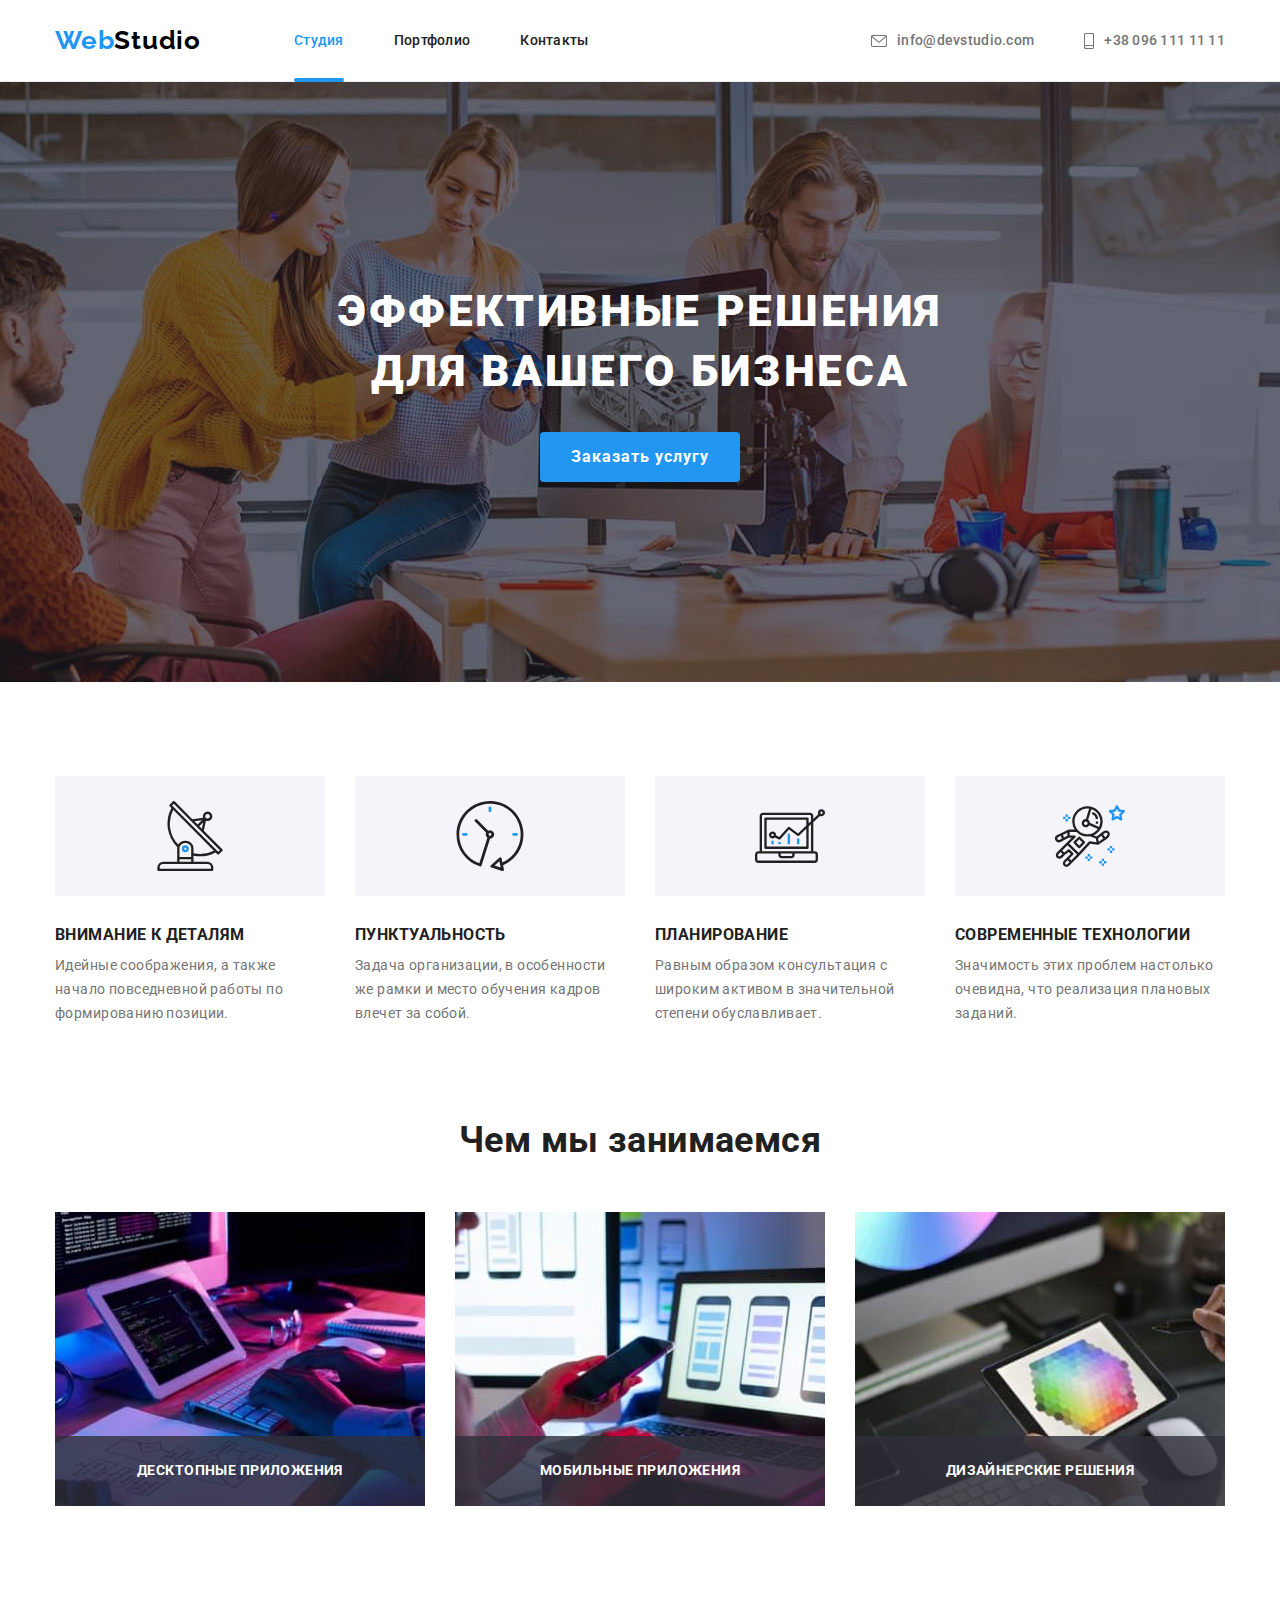
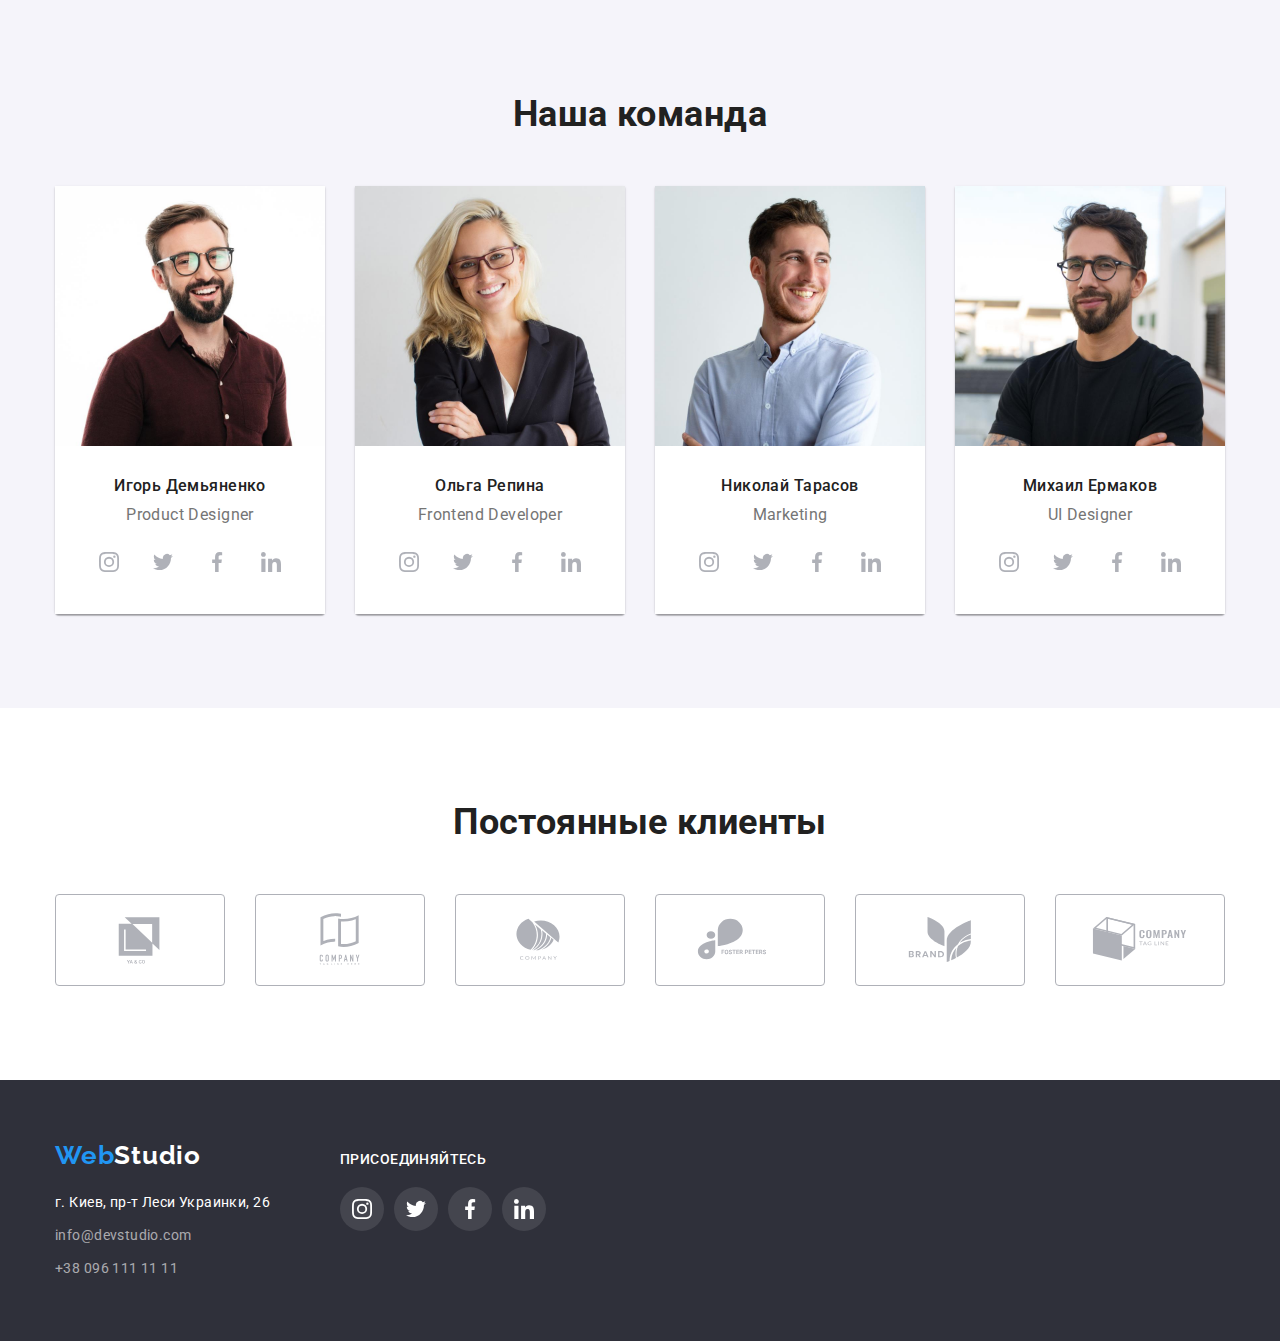
==== index.html @ cbb0e4e2 "8" ====
<!DOCTYPE html>
<html lang="ru">
<head>
    <meta charset="UTF-8">
    <meta http-equiv="X-UA-Compatible" content="IE=edge">
    <meta name="viewport" content="width=device-width, initial-scale=1.0">
    <title>Web studio</title>
<!-- Шрифты    -->
<link rel="preconnect" href="https://fonts.googleapis.com"> 
<link rel="preconnect" href="https://fonts.gstatic.com" crossorigin>
<link href="https://fonts.googleapis.com/css2?family=Raleway:wght@700&family=Roboto:wght@400;500;700;900&display=swap" rel="stylesheet">

<!--   Нормализатор стилей   -->
<link rel="stylesheet" href="https://cdnjs.cloudflare.com/ajax/libs/modern-normalize/1.1.0/modern-normalize.min.css">

<!-- css  -->
<link rel="stylesheet" href="./css/styles.css">

</head>

<body>
    <header class="header">
        <div class="container header-inline">
        <a href="./index.html" class="logo"><span class="logo-blue">Web</span>Studio</a>
        <nav class="site-nav">
            <ul class="navigation">
            <li class="navigation-item"><a href="./index.html" class="navigation-link current">Студия</a></li>
            <li class="navigation-item"><a href="./portfolio.html" class="navigation-link">Портфолио</a></li>
            <li class="navigation-item"><a href="" class="navigation-link">Контакты</a></li>
            </ul>
        </nav>
            <ul class="main-contacts">
                <li class="contacts-item">
                    <a href="mailto:info@devstudio.com" class="contacts">
                        <svg class="contacts-icon" width="16px" height="12px">
                            <use href="./images/icons.svg#icon-envelope"></use>
                        </svg>
                        info@devstudio.com
                    </a>
                </li>
                <li class="contacts-item">
                    <a href="tel:+380961111111" class="contacts">
                        <svg class="contacts-icon" width="10px" height="16px">
                            <use href="./images/icons.svg#icon-smartphone"></use>
                        </svg>
                        +38 096 111 11 11
                    </a>
                </li>
            </ul>
        </div>
    </header>

<main>

    <!--Герой-->
        <section class="hero">
            <div class="container">
            <h1 class="hero-title">Эффективные решения <br /> для вашего бизнеса</h1>
            <button type="button" class="hero-button" data-modal-open>Заказать услугу</button>
            <div class="backdrop is-hidden" data-modal>
                <div class="modal">
                    <button type="button" class="modal-close" data-modal-close>
                        <svg class="modal-close-icon" width="18px" height="18px">
                            <use href="./images/icons.svg#icon-cross"></use>
                        </svg>
                    </button>
                </div>
            </div>
</div>

        </section>
 
    <!--Особенности-->
        <section class="features-section section">
            <div class="container">
            <h2 class="visually-hidden">Особенности</h2>
            <ul class="features">
                <li class="features-item">
                    <div class="featires-svg-container">
                    <svg class="features-icon" width="70px" height="70px">
                        <use href="./images/icons.svg#icon-antenna"></use>
                    </svg>
                    </div>
                    <h3 class="features-title">Внимание к деталям</h3>
                    <p class="features-text">Идейные соображения, а также начало повседневной работы по формированию позиции.</p>
                </li>
                <li class="features-item">
                    <div class="featires-svg-container">
                    <svg class="features-icon" width="70px" height="70px">
                        <use href="./images/icons.svg#icon-clock"></use>
                    </svg>
                    </div>
                    <h3 class="features-title">Пунктуальность</h3>
                    <p class="features-text">Задача организации, в особенности же рамки и место обучения кадров влечет за собой.</p>
                </li>
                <li class="features-item">
                    <div class="featires-svg-container">
                    <svg class="features-icon" width="70px" height="70px">
                        <use href="./images/icons.svg#icon-diagram"></use>
                    </svg>
                    </div>
                    <h3 class="features-title">Планирование</h3>
                    <p class="features-text">Равным образом консультация с широким активом в значительной степени обуславливает.</p>
                </li>
                <li class="features-item">
                    <div class="featires-svg-container">
                    <svg class="features-icon" width="70px" height="70px">
                        <use href="./images/icons.svg#icon-astronaut"></use>
                    </svg>
                    </div>
                    <h3 class="features-title">Современные технологии</h3>
                    <p class="features-text">Значимость этих проблем настолько очевидна, что реализация плановых заданий.</p>
                </li>
            </ul>
            </div>
        </section>
  
    <!--Чем занимаемся-->
        <section class="section">
            <div class="container">
            <h2 class="section-title">Чем мы занимаемся</h2>
            <ul class="occupation">
                <li class="occupation-item">
                    <img width="370" height="294" src="./images/box1.jpg" alt="Планшет и клавиатура">
                    <p class="occupation-app">
                    Десктопные приложения
                    </з>
                </li>
                <li class="occupation-item">
                    <img width="370" height="294" src="./images/box2.jpg" alt="Ноутбук и смартфон">
                    <p class="occupation-app">
                        Мобильные приложения
                    </p>
                </li>
                <li class="occupation-item">
                    <img width="370" height="294" src="./images/box3.jpg" alt="Планшет">
                    <p class="occupation-app">
                        Дизайнерские решения
                    </p>
                </li>
            </ul>
            </div>
        </section>

    <!--Команда-->
         <section class="team-section section">
            <div class="container">
            <h2 class="section-title">Наша команда</h2>
            <ul class="team">
                <li class="team-item">
                    <img width="270" height="260" src="./images/igor_demyanenko.jpg" alt="Игорь Демьяненко">
                    <div class="team-card-box">
                    <h3 class="team-title">Игорь Демьяненко</h3>
                    <p class="team-text">Product Designer</p>
                    <ul class="social-list">
                        <li class="social-item">
                            <a href="" class="social-link">
                            <svg class="social-icon" width="20" height="20">
                            <use href="./images/icons.svg#icon-instagram"></use>
                            </svg>
                            </a>
                        </li>
                        <li class="social-item">
                            <a href="" class="social-link">
                            <svg class="social-icon" width="20" height="20">
                                <use href="./images/icons.svg#icon-twitter"></use>
                            </svg>
                            </a>
                        </li>
                        <li class="social-item">
                            <a href="" class="social-link">
                            <svg class="social-icon" width="20" height="20">
                                <use href="./images/icons.svg#icon-facebook"></use>
                            </svg>
                            </a>
                        </li>
                        <li class="social-item">
                            <a href="" class="social-link">
                            <svg class="social-icon" width="20" height="20">
                                <use href="./images/icons.svg#icon-linkedin"></use>
                            </svg>
                            </a>
                        </li>
                    </ul>
                    
                    </div>
                </li>
                <li class="team-item">
                    <img width="270" height="260" src="./images/olga_repina.jpg" alt="Ольга Репина">
                    <div class="team-card-box">
                    <h3 class="team-title">Ольга Репина</h3>
                    <p class="team-text">Frontend Developer</p>
                    <ul class="social-list">
                        <li class="social-item">
                            <a href="" class="social-link">
                                <svg class="social-icon" width="20" height="20">
                                    <use href="./images/icons.svg#icon-instagram"></use>
                                </svg>
                            </a>
                        </li>
                        <li class="social-item">
                            <a href="" class="social-link">
                                <svg class="social-icon" width="20" height="20">
                                    <use href="./images/icons.svg#icon-twitter"></use>
                                </svg>
                            </a>
                        </li>
                        <li class="social-item">
                            <a href="" class="social-link">
                                <svg class="social-icon" width="20" height="20">
                                    <use href="./images/icons.svg#icon-facebook"></use>
                                </svg>
                            </a>
                        </li>
                        <li class="social-item">
                            <a href="" class="social-link">
                                <svg class="social-icon" width="20" height="20">
                                    <use href="./images/icons.svg#icon-linkedin"></use>
                                </svg>
                            </a>
                        </li>
                    </ul>
                    </div>
                </li>
                <li class="team-item">
                    <img width="270" height="260" src="./images/nikolay_tarasov.jpg" alt="Николай Тарасов">
                    <div class="team-card-box">
                    <h3 class="team-title">Николай Тарасов</h3>
                    <p class="team-text">Marketing</p>
                    <ul class="social-list">
                        <li class="social-item">
                            <a href="" class="social-link">
                                <svg class="social-icon" width="20" height="20">
                                    <use href="./images/icons.svg#icon-instagram"></use>
                                </svg>
                            </a>
                        </li>
                        <li class="social-item">
                            <a href="" class="social-link">
                                <svg class="social-icon" width="20" height="20">
                                    <use href="./images/icons.svg#icon-twitter"></use>
                                </svg>
                            </a>
                        </li>
                        <li class="social-item">
                            <a href="" class="social-link">
                                <svg class="social-icon" width="20" height="20">
                                    <use href="./images/icons.svg#icon-facebook"></use>
                                </svg>
                            </a>
                        </li>
                        <li class="social-item">
                            <a href="" class="social-link">
                                <svg class="social-icon" width="20" height="20">
                                    <use href="./images/icons.svg#icon-linkedin"></use>
                                </svg>
                            </a>
                        </li>
                    </ul>
                    </div>
                </li>
                <li class="team-item">
                    <img width="270" height="260" src="./images/mikhail_ermakov.jpg" alt="Михаил Ермаков">
                    <div class="team-card-box">
                    <h3 class="team-title">Михаил Ермаков</h3>
                    <p class="team-text">UI Designer</p>
                    <ul class="social-list">
                        <li class="social-item">
                            <a href="" class="social-link">
                                <svg class="social-icon" width="20" height="20">
                                    <use href="./images/icons.svg#icon-instagram"></use>
                                </svg>
                            </a>
                        </li>
                        <li class="social-item">
                            <a href="" class="social-link">
                                <svg class="social-icon" width="20" height="20">
                                    <use href="./images/icons.svg#icon-twitter"></use>
                                </svg>
                            </a>
                        </li>
                        <li class="social-item">
                            <a href="" class="social-link">
                                <svg class="social-icon" width="20" height="20">
                                    <use href="./images/icons.svg#icon-facebook"></use>
                                </svg>
                            </a>
                        </li>
                        <li class="social-item">
                            <a href="" class="social-link">
                                <svg class="social-icon" width="20" height="20">
                                    <use href="./images/icons.svg#icon-linkedin"></use>
                                </svg>
                            </a>
                        </li>
                    </ul>
                    </div>
                </li>
            </ul>
            </div>
        </section>

        <section class="section clients-section">
            <div class="container">
                <h2 class="section-title">Постоянные клиенты</h2>
                <ul class="clients">
                    <li class="clients-item">
                        <a href="" class="clients-link">
                            <svg class="clients-icon" width="106" height="60">
                                <use href="./images/icons.svg#icon-logo-client-1"></use>
                            </svg>
                        </a>
                    </li>
                    <li class="clients-item">
                        <a href="" class="clients-link">
                            <svg class="clients-icon" width="106" height="60">
                                <use href="./images/icons.svg#icon-logo-client-2"></use>
                            </svg>
                        </a>
                    </li>
                    <li class="clients-item">
                        <a href="" class="clients-link">
                            <svg class="clients-icon"  width="106" height="60">
                                <use href="./images/icons.svg#icon-logo-client-3"></use>
                            </svg>
                        </a>
                    </li>
                    <li class="clients-item">
                        <a href="" class="clients-link">
                            <svg class="clients-icon"  width="106" height="60">
                                <use href="./images/icons.svg#icon-logo-client-4"></use>
                            </svg>
                        </a>
                    </li>
                    <li class="clients-item">
                        <a href="" class="clients-link">
                            <svg class="clients-icon"  width="106" height="60">
                                <use href="./images/icons.svg#icon-logo-client-5"></use>
                            </svg>
                        </a>
                    </li>
                    <li class="clients-item">
                        <a href="" class="clients-link">
                            <svg class="clients-icon"  width="106" height="60">
                                <use href="./images/icons.svg#icon-logo-client-6"></use>
                            </svg>
                        </a>
                    </li>
                </ul>
            </div>    

        </section>

</main>

<footer class="footer">
    <div class="container">
    <div class="footer-list">
        <div class="footer-item-address">
    <a href="index.html" class="logo link"><span class="logo-blue">Web</span><span class="logo-footer">Studio</span></a>
    <address class="footer-address">
        <ul class="list">
            <li class="item"><a href="" class="address">г. Киев, пр-т Леси Украинки, 26 </a></li>
            <li class="item"><a href="mailto:info@devstudio.com" class="footer-contacts">info@devstudio.com</a></li>
            <li class="item"><a href="tel:+380961111111" class="footer-contacts">+38 096 111 11 11</a></li>
        </ul>
    </address>
    
    </div>
    <div class="footer-item-social">
        <p class="footer-join-title">Присоединяйтесь</p>
        <ul class="footer-social-list">
            <li class="footer-social-item">
                <a href="" class="footer-social-link">
                    <svg class="footer-social-icon" width="20" height="20">
                        <use href="./images/icons.svg#icon-instagram"></use>
                    </svg>
                </a>
            </li>
            <li class="footer-social-item">
                <a href="" class="footer-social-link">
                    <svg class="footer-social-icon" width="20" height="20">
                        <use href="./images/icons.svg#icon-twitter"></use>
                    </svg>
                </a>
            </li>
            <li class="footer-social-item">
                <a href="" class="footer-social-link">
                    <svg class="footer-social-icon" width="20" height="20">
                        <use href="./images/icons.svg#icon-facebook"></use>
                    </svg>
                </a>
            </li>
            <li class="footer-social-item">
                <a href="" class="footer-social-link">
                    <svg class="footer-social-icon" width="20" height="20">
                        <use href="./images/icons.svg#icon-linkedin"></use>
                    </svg>
                </a>
            </li>
        </ul>
    </div>
    </div>
    </div>
</footer>

<!--js-->
<script src="./js/modal.js"></script>
</body>
</html>
---- css/styles.css ----
/* Палитра цветов*/
:root {
  --logo-color-blue: #2196f3; /* Цвет лого в шапке */
  --logo-color-footer: #fff; /* Цвет лого в подвале */
  --other-logo-color: #000;
  --accent-color: #2196f3; /* Цвет активных элементов */
  --button-color: #2196f3;
  --color-white: #fff; /* Цвет текста на темном фоне, основной цвет фона */
  --main-bkg-color: #fff; /* Основной цвет фона */
  --alt-bkg-color: #e5e5e5; /* Цвет фона некоторых секций */
  --sub-bkg-color: #2f303a; /* Цвет фона шапки и подвала */
  --text-color-dark: #212121; /* Цвет текста  (серый потемнее) */
  --text-color-light: #757575; /* Цвет текста  (серый посветлее) */
  --button-bkg-color: #f5f4fa; /* Цвет фона кнопок фильтра в неактивном состоянии*/
  --section-color: #f5f4fa;
  --border-color: #ececec;
  --social-link-color: #afb1b8;
  --card-gap: 30px;
}

body {
  font-family: 'Roboto', sans-serif;
  background-color: var(--main-bkg-color);
  letter-spacing: 0.03em;
  font-size: 14px;
  line-height: 1.71; /*(line-height: 24 px;)*/
}

.container {
  width: 1200px;
  padding-left: 15px;
  padding-right: 15px;
  margin-left: auto;
  margin-right: auto;
}

/*html {
  box-sizing: border-box;
}*/

/* *,
*::before,
*::after {
  box-sizing: inherit;
}*/

.link {
  text-decoration: none;
}

a {
  text-decoration: none;
}

ul {
  padding: 0px;
  margin: 0px;
  list-style: none;
}

p,
h1,
h2,
h3,
h4,
h5,
h6 {
  margin: 0;
}

img {
  display: block;
  max-width: 100%;
}

.visually-hidden {
  position: absolute;
  width: 1px;
  height: 1px;
  margin: -1px;
  padding: 0;
  overflow: hidden;
  border: 0;
  clip: rect(0 0 0 0);
}

/*   HEADER  */

.header {
  border-bottom: 1px solid var(--border-color);
}

.header-list {
  display: flex;
  justify-content: space-between;
}

.main-contacts {
  display: flex;
  margin-left: auto;
  cursor: pointer;
}

.contacts-item:not(:last-child) {
  margin-right: 50px;
}

.contacts-icon {
  fill: currentColor;
  margin-right: 10px;
}

.header-inline {
  display: flex;
  align-items: center;
  padding-top: 25px;
  padding-bottom: 25px;
}

.logo {
  font-family: Raleway, sans-serif;
  font-weight: 700;
  font-size: 26px;
  line-height: 1.2;
  color: var(--other-logo-color);
  letter-spacing: 0.03em;
  text-decoration: none;
  margin-right: 93px;
}

.logo-blue {
  color: var(--logo-color-blue);
}

.site-nav,
.navigation {
  display: flex;
}

.navigation-item:not(:last-child) {
  margin-right: 50px;
}

.navigation-link.current::after {
  position: absolute;
  bottom: -34px;
  left: 0;

  content: '';
  display: block;
  width: 100%;
  height: 4px;
  border-radius: 2px;
  background-color: var(--accent-color);
}

.navigation-link {
  position: relative;
  font-weight: 500;
  font-size: 14px;
  line-height: 1.14;
  letter-spacing: 0.02em;
  color: var(--text-color-dark);

  transition: color 250ms cubic-bezier(0.4, 0, 0.2, 1);
}

.navigation-link:hover,
.navigation-link:focus,
.navigation-link.current {
  color: var(--accent-color);
}

.contacts {
  display: flex;
  align-items: center;
  color: var(--text-color-light);
  font-weight: 500;
  line-height: 1.4;
  letter-spacing: 0.02em;

  transition: color 250ms cubic-bezier(0.4, 0, 0.2, 1),
    fill 250ms cubic-bezier(0.4, 0, 0.2, 1);
}

.contacts:hover,
.contacts:focus {
  color: var(--accent-color);
  fill: var(--accent-color);
}

/* INDEX.html */

/*HERO section*/

.hero {
  background-color: var(--sub-bkg-color);
  background-image: linear-gradient(
      to right,
      rgba(47, 48, 58, 0.4),
      rgba(47, 48, 58, 0.4)
    ),
    url('../images/main-image.jpg');
  background-repeat: no-repeat;
  background-position: center;
  background-size: cover;
  text-align: center;
  padding-top: 200px;
  padding-bottom: 200px;
}

.hero-title {
  font-weight: 900;
  font-size: 44px;
  line-height: 1.36;
  letter-spacing: 0.06em;
  text-transform: uppercase;
  color: var(--color-white);
  margin-bottom: 30px;
}

.hero-button {
  display: inline-block;
  min-width: 200px;
  padding-top: 10px;
  padding-bottom: 10px;
  text-align: center;

  font-family: inherit;
  font-weight: 700;
  font-size: 16px;
  line-height: 1.87;
  letter-spacing: 0.06em;
  background-color: var(--button-color);
  color: var(--color-white);
  border-radius: 4px;
  border: 0;
  cursor: pointer;
}

.backdrop {
  position: fixed;
  top: 0;
  left: 0;
  width: 100%;
  height: 100%;
  background-color: rgba(0, 0, 0, 0.2);
  opacity: 1;

  transition: opacity 250ms cubic-bezier(0.4, 0, 0.2, 1);
}

.backdrop.is-hidden {
  opacity: 0;
  visibility: hidden;
  pointer-events: none;
}

.backdrop.is-hidden .modal {
  transform: translate(-50%, -50%) scale(2);
}

.modal {
  position: absolute;

  min-width: 528px;
  min-height: 581px;

  top: 50%;
  left: 50%;

  background-color: #fff;
  box-shadow: 0px 1px 3px rgba(0, 0, 0, 0.12), 0px 1px 1px rgba(0, 0, 0, 0.14),
    0px 2px 1px rgba(0, 0, 0, 0.2);
  border-radius: 4px;

  transform: translate(-50%, -50%) scale(1);
  transition: transform 250ms cubic-bezier(0.4, 0, 0.2, 1);
}

.modal-close {
  position: absolute;
  display: block;
  width: 30px;
  height: 30px;
  border-radius: 50%;
  border: 1px solid rgba(0, 0, 0, 0.1);
  top: 8px;
  right: 8px;
  background-color: #fff;
  cursor: pointer;

  transition: filter 250ms cubic-bezier(0.4, 0, 0.2, 1);
}

.modal-close:hover,
.modal-close:focus {
  filter: drop-shadow(0px 4px 4px rgba(0, 0, 0, 0.25));
}

.modal-close-icon {
  height: 100%;
  width: 100%;
}

/* OTHER SECTIONS */

.section {
  padding-top: 94px;
  padding-bottom: 94px;
}

.features-section {
  padding-bottom: 0px;
}

.featires-svg-container {
  width: 270px;
  height: 120px;
  background-color: #f5f4fa;
  border-radius: 4px;
  margin-bottom: 30px;
  padding: 25px 100px;
  align-items: center;
  justify-content: center;
}

.features-icon {
}

/*.section:nth-child(2n + 0) {
  background-color: var(--section-color);
} */

.section-title {
  font-weight: 700;
  font-size: 36px;
  line-height: 1.16;
  color: var(--text-color-dark);
  margin-bottom: 50px;
  text-align: center;
}

.features,
.team,
.occupation,
.clients {
  display: flex;
  flex-wrap: wrap;

  margin-left: calc(-1 * var(--card-gap));
  margin-top: calc(-1 * var(--card-gap));
}

.features-title {
  font-weight: 700;
  line-height: 1.14;
  text-transform: uppercase;
  color: var(--text-color-dark);
  margin-bottom: 10px;
  text-align: left;
}

.features-text {
  color: var(--text-color-light);
  text-align: left;
}

.features-item {
  flex-basis: calc(100% / 4 - 1 * var(--card-gap));
  margin-left: var(--card-gap);
  margin-top: var(--card-gap);
}

.occupation-item {
  position: relative;
  flex-basis: calc(100% / 3 - 1 * var(--card-gap));
  margin-left: var(--card-gap);
  margin-top: var(--card-gap);
}

.occupation-item > .occupation-app {
  position: absolute;
  width: 100%;
  height: 70px;
  padding: 27px;

  bottom: 0;
  left: 0;
  background: rgba(47, 48, 58, 0.8);
  text-transform: uppercase;
  font-weight: 700;
  line-height: 1.14;
  color: var(--color-white);
  text-align: center;
}

.team-item {
  flex-basis: calc(100% / 4 - 1 * var(--card-gap));
  margin-left: var(--card-gap);
  margin-top: var(--card-gap);

  box-shadow: 0px 1px 3px rgba(0, 0, 0, 0.12), 0px 1px 1px rgba(0, 0, 0, 0.14),
    0px 2px 1px rgba(0, 0, 0, 0.2);
  border-radius: 0px 0px 4px 4px;
}

.team-section {
  background-color: var(--section-color);
}

.team-title {
  font-weight: 500;
  font-size: 16px;
  line-height: 1.19;
  color: var(--text-color-dark);
  text-align: center;
}

.team-text {
  font-size: 16px;
  line-height: 1.19;
  color: var(--text-color-light);
  margin-top: 10px;
  margin-bottom: 16px;
  text-align: center;
}

.team-card-box {
  padding: 30px 0px;
  background-color: var(--color-white);
}

.social-list {
  display: flex;
  align-items: center;
  justify-content: center;
}

.social-item {
  width: 44px;
  height: 44px;
}

.social-item:not(:last-child) {
  margin-right: 10px;
}

.social-link {
  width: 100%;
  height: 100%;
  border-radius: 50%;
  display: flex;
  align-items: center;
  justify-content: center;
  color: var(--social-link-color);

  transition: color 250ms cubic-bezier(0.4, 0, 0.2, 1),
    background-color 250ms cubic-bezier(0.4, 0, 0.2, 1),
    fill 250ms cubic-bezier(0.4, 0, 0.2, 1);
}

.social-icon {
  fill: currentColor;
}

.social-link:hover,
.social-link:focus {
  color: var(--color-white);
  background-color: var(--accent-color);
  fill: currentColor;
}

.clients-item {
  width: 170px;
  height: 92px;
  flex-basis: calc(100% / 6 - 1 * var(--card-gap));
  margin-left: var(--card-gap);
  margin-top: var(--card-gap);
}

.clients-link {
  width: 100%;
  height: 100%;
  border: 1px solid var(--social-link-color);
  border-radius: 4px;
  display: flex;
  align-items: center;
  justify-content: center;
  color: var(--social-link-color);

  transition: color 250ms cubic-bezier(0.4, 0, 0.2, 1);
}

.clients-icon {
  fill: currentColor;
}

.clients-link:hover,
.clients-link:focus {
  border: 1px solid var(--accent-color);
  color: var(--accent-color);
  fill: currentColor;
}

/* PORTFOLIO.html */

.filter {
  display: flex;
  margin-bottom: 50px;
  justify-content: center;
}

.filter-item:not(:last-child) {
  margin-right: 8px;
}

.projects {
  display: flex;
  flex-wrap: wrap;

  margin-left: calc(-1 * var(--card-gap));
  margin-top: calc(-1 * var(--card-gap));
}

.projects-thumb {
  position: relative;
  overflow: hidden;
}

.projects-overlay {
  display: inline-block;
  position: absolute;
  content: '';
  width: 100%;
  height: 100%;
  top: 0;
  left: 0;
  background-color: rgba(33, 150, 243, 0.9);
  transform: translateY(100%);
  transition: transform 250ms cubic-bezier(0.4, 0, 0.2, 1);
  color: var(--color-white);
  padding: 63px 24px 0px 24px;
  font-size: 18px;
  font-weight: 1.56;
}

.projects-link:hover .projects-overlay,
.projects-link:focus .projects-overlay {
  transform: translateY(0);
}

.projects-link {
  transition: box-shadow 250ms cubic-bezier(0.4, 0, 0.2, 1);
}

.projects-link:hover,
.projects-link:focus {
  display: block;
  box-shadow: 0px 1px 1px rgba(0, 0, 0, 0.12), 0px 4px 4px rgba(0, 0, 0, 0.06),
    1px 4px 6px rgba(0, 0, 0, 0.16);
}

.filter-button {
  font-family: inherit;
  font-weight: 500;
  font-size: 16px;
  line-height: 1.62;
  background-color: var(--button-bkg-color);
  border-radius: 4px;
  border: 0;
  cursor: pointer;
  padding: 6px 22px;

  transition: background-color 250ms cubic-bezier(0.4, 0, 0.2, 1),
    color 250ms cubic-bezier(0.4, 0, 0.2, 1),
    box-shadow 250ms cubic-bezier(0.4, 0, 0.2, 1);
}

.filter-button:hover,
.filter-button:focus {
  background-color: var(--accent-color);
  color: var(--color-white);
  box-shadow: 0px 4px 4px rgba(0, 0, 0, 0.25);
}

.projects-title {
  font-weight: 700;
  font-size: 18px;
  line-height: 2;
  letter-spacing: 0.06em;
  color: var(--text-color-dark);
  text-align: left;
}

.projects-text {
  font-size: 16px;
  line-height: 1.87;
  color: var(--text-color-light);
  margin-top: 4px;
  text-align: left;
}

.projects-content {
  padding: 20px 24px;
}

.projects-item {
  flex-basis: calc(100% / 3 - 1 * var(--card-gap));
  margin-left: var(--card-gap);
  margin-top: var(--card-gap);
}

/*  FOOTER   */

.logo-footer {
  color: var(--logo-color-footer);
}

.footer {
  background-color: var(--sub-bkg-color);
  padding-top: 60px;
  padding-bottom: 60px;
}

.footer .logo {
  margin-right: 0px;
}

.footer .container {
  text-align: left;
}

.address {
  font-style: normal;
  letter-spacing: 0.03em;
  color: var(--color-white);
}

.footer-address {
  margin-top: 20px;
}

.footer-contacts {
  font-style: normal;
  color: rgba(255, 255, 255, 0.6);
}

.footer-address .item:not(:last-child) {
  margin-bottom: 9px;
}

.footer-social-list {
  display: flex;
}

.footer-social-item {
  width: 44px;
  height: 44px;
}

.footer-social-item:not(:last-child) {
  margin-right: 10px;
}

.footer-social-link {
  width: 100%;
  height: 100%;
  border-radius: 50%;
  display: flex;
  align-items: center;
  justify-content: center;
  color: var(--color-white);
  background-color: rgba(255, 255, 255, 0.1);

  transition: background-color 250ms cubic-bezier(0.4, 0, 0.2, 1);
}

.footer-social-link.item:not(:last-child) {
  margin-right: 10px;
}

.footer-social-icon {
  fill: currentColor;
}

.footer-social-link:hover,
.footer-social-link:focus {
  background-color: var(--accent-color);
}

.footer-join-title {
  color: var(--color-white);
  text-transform: uppercase;
  margin-bottom: 20px;
  font-weight: 500;
  line-height: 1.14;
}

.footer-list {
  display: flex;
  align-items: baseline;
}

.footer-item-address {
  margin-right: 70px;
}
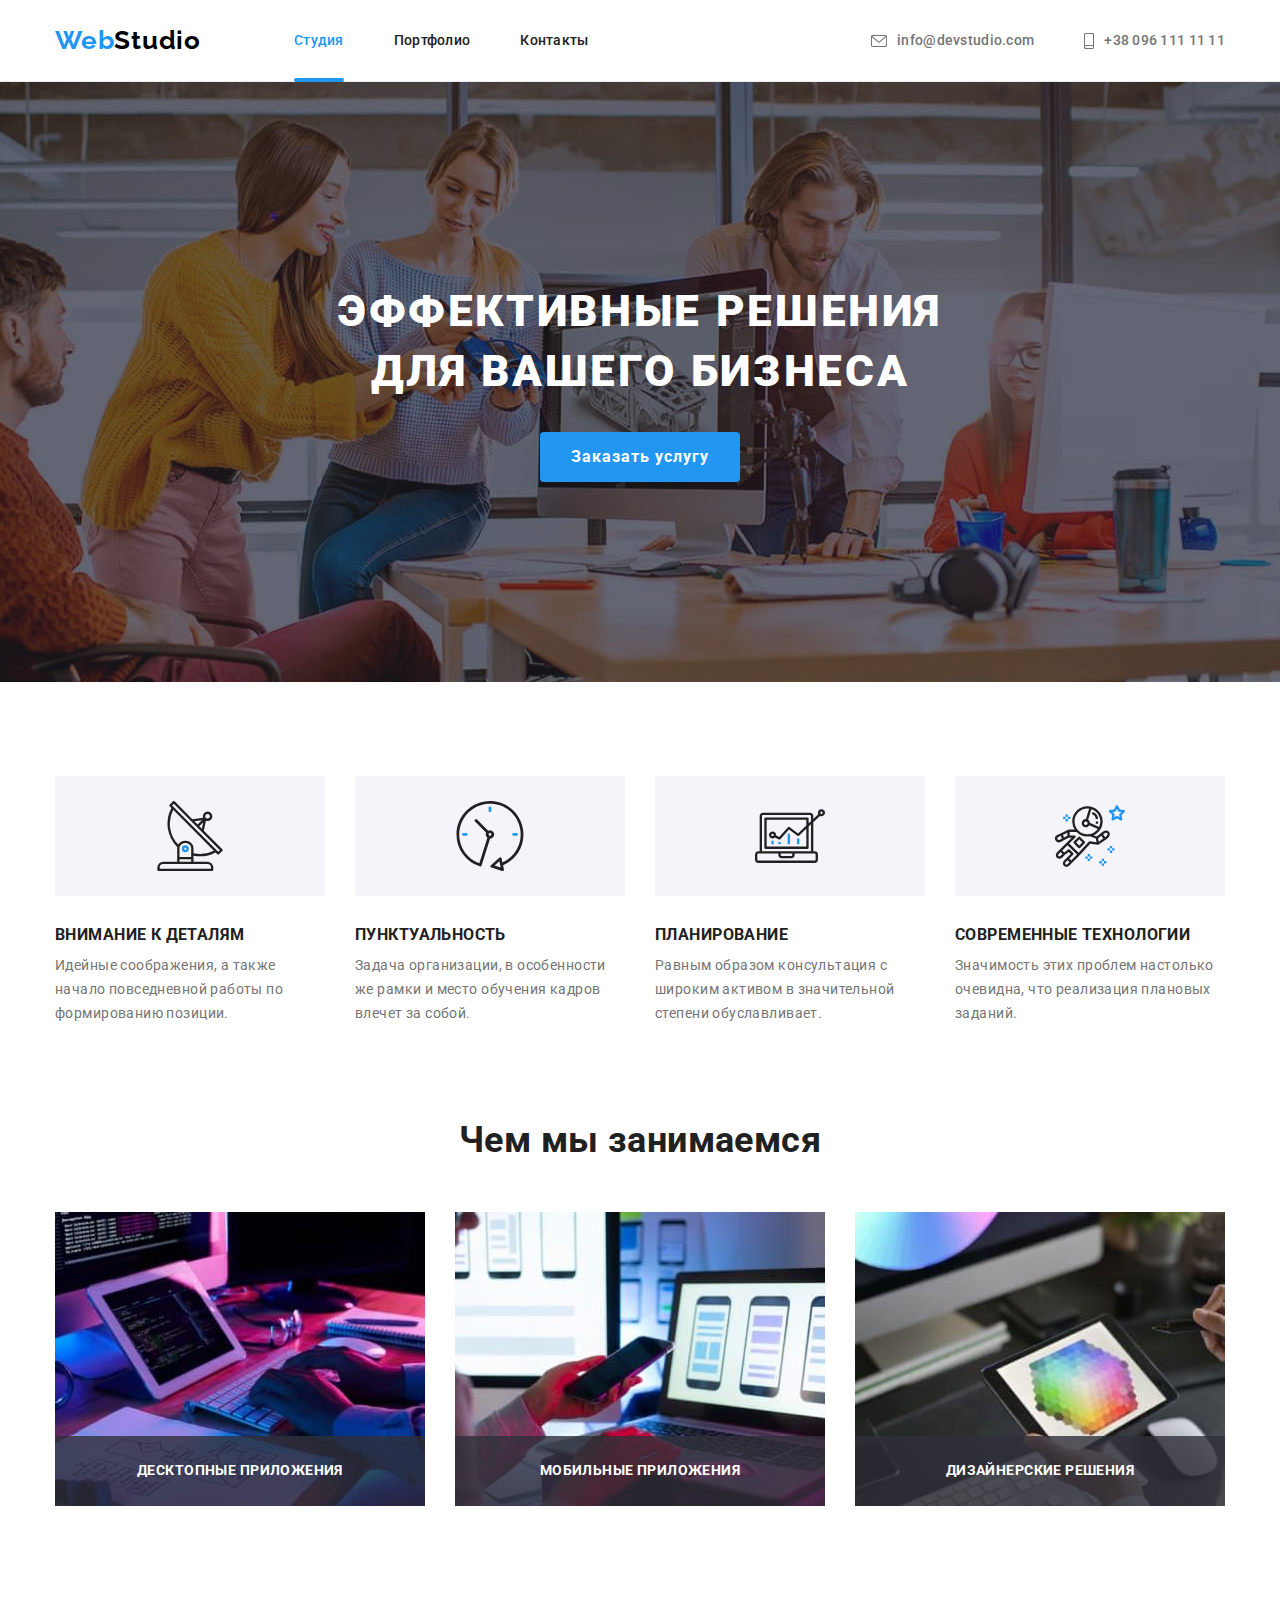
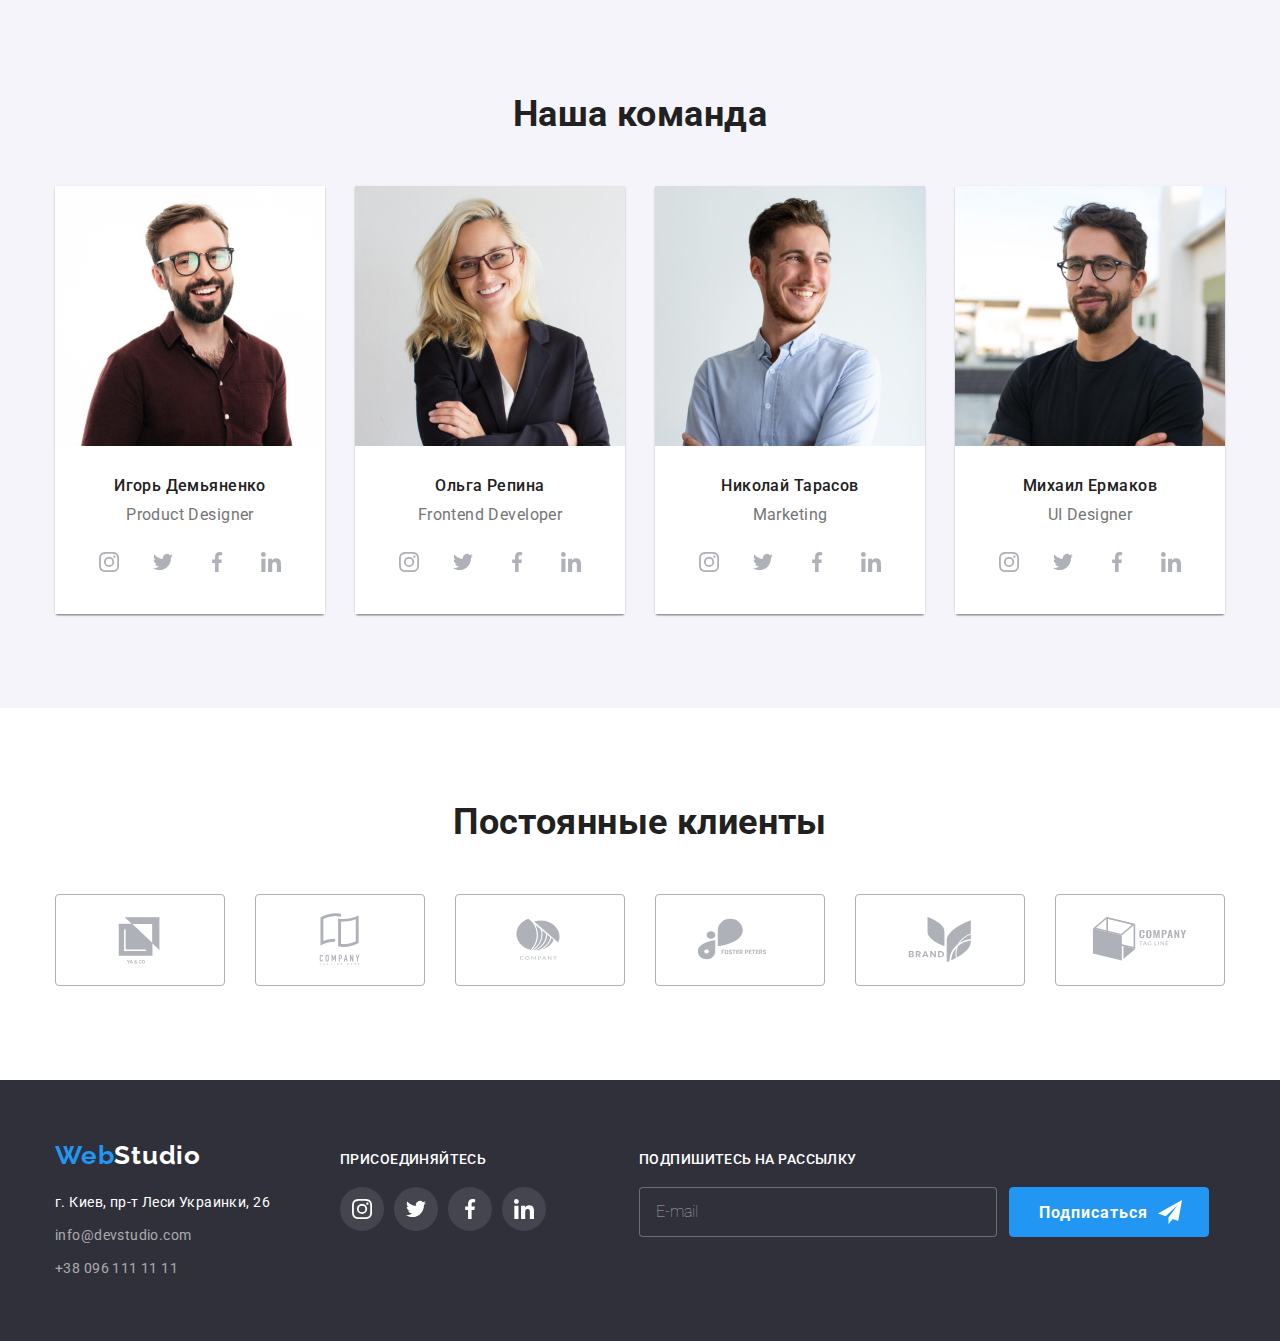
==== commit 093f2618: "9" ====
--- a/index.html
+++ b/index.html
@@ -63,7 +63,59 @@
                         <svg class="modal-close-icon" width="18px" height="18px">
                             <use href="./images/icons.svg#icon-cross"></use>
                         </svg>
-                    </button>
+                     </button>
+                    <p class="hero-modal-text">Оставьте свои данные, мы вам перезвоним</p>
+
+                    <form class="hero-form">
+
+                    <label class="hero-label">
+                       <p class="label-text"> Имя </p>
+                       <span class="hero-form-span">
+                         <input class="hero-form-field" type="text" />
+                        <svg class="hero-form-icon" width="18px" height="18px">
+                            <use href="./images/icons.svg#icon-person"></use>
+                        </svg>
+                        </span>
+                    </label>
+                    
+
+                    <label class="hero-label" >
+                        <p class="label-text">Телефон</p>
+                        <span class="hero-form-span">
+                        <input class="hero-form-field" type="tel"  /> 
+                        <svg class="hero-form-icon" width="18px" height="18px">
+                            <use href="./images/icons.svg#icon-phone"></use>
+                        </svg>
+                        </span>
+                    </label>
+
+                    <label class="hero-label" >
+                        <p class="label-text">Почта</p>
+                        <span class="hero-form-span">
+                    <input class="hero-form-field" type="email" />
+                    <svg class="hero-form-icon" width="18px" height="18px">
+                        <use href="./images/icons.svg#icon-email"></use>
+                    </svg>
+                    </span>
+                    </label>
+
+                    <label class="hero-label" >
+                        <p class="label-text">Комментарий</p>
+                        <textarea class="hero-form-textarea" type="text"  placeholder="Введите текст" ></textarea>
+                    </label>
+  
+                    <label class="hero-label-checkbox">
+                        <input class="hero-checkbox" type="checkbox"/>
+                        <span class="checkbox-icon"> 
+                            <svg class="hero-form-check" width="11px" height="8px">
+                            <use href="./images/icons.svg#icon-check"></use>
+                        </svg>
+                        </span>
+                        Соглашаюсь с рассылкой и принимаю&ensp; <a href="" class="check-conditions">Условия договора</a>
+                    </label>
+
+                    <button class="hero-form-button" type="submit"> Отправить</button>
+                    </form>
                 </div>
             </div>
 </div>
@@ -400,6 +452,25 @@
             </li>
         </ul>
     </div>
+
+    <div>
+        <p class="footer-join-title">Подпишитесь на рассылку</p>
+        <form class="footer-form">
+            <label name="user-email">  </label>
+            <input
+                class="footer-email-field" 
+                type="email" 
+                name="email" 
+                id="user-email" 
+                placeholder="E-mail"/>
+            <button type="submit" class="footer-button-submit">Подписаться
+                <svg class="footer-button-icon" width="24" height="24">
+                    <use href="./images/icons.svg#icon-send"></use>
+                </svg>
+            </button>
+        </form>
+    </div>
+
     </div>
     </div>
 </footer>
--- a/css/styles.css
+++ b/css/styles.css
@@ -263,7 +263,7 @@
 .modal {
   position: absolute;
 
-  min-width: 528px;
+  width: 528px;
   min-height: 581px;
 
   top: 50%;
@@ -276,6 +276,7 @@
 
   transform: translate(-50%, -50%) scale(1);
   transition: transform 250ms cubic-bezier(0.4, 0, 0.2, 1);
+  padding: 40px;
 }
 
 .modal-close {
@@ -296,11 +297,161 @@
 .modal-close:hover,
 .modal-close:focus {
   filter: drop-shadow(0px 4px 4px rgba(0, 0, 0, 0.25));
+  fill: var(--accent-color);
 }
 
 .modal-close-icon {
   height: 100%;
   width: 100%;
+}
+
+.hero-modal-text {
+  font-weight: 700;
+  font-size: 20px;
+  line-height: 1.15;
+  color: var(--text-color-dark);
+  margin-bottom: 12px;
+}
+
+.hero-label {
+  text-align: left;
+
+  display: flex;
+  flex-direction: column;
+  margin-bottom: 10px;
+}
+
+.hero-form-span {
+  display: block;
+  position: relative;
+}
+
+.hero-form-icon {
+  position: absolute;
+
+  width: 18px;
+  height: 18px;
+  top: 50%;
+  left: 12px;
+  transform: translateY(-50%);
+
+  display: inline-block;
+}
+
+.hero-form-field {
+  width: 100%;
+  height: 40px;
+  border-radius: 4px;
+  border: 1px solid rgba(33, 33, 33, 0.2);
+  padding-left: 30px;
+  outline: none;
+  cursor: pointer;
+  transition: border-color 250ms cubic-bezier(0.4, 0, 0.2, 1),
+    fill 250ms cubic-bezier(0.4, 0, 0.2, 1);
+}
+
+.hero-form-field:focus {
+  border-color: var(--accent-color);
+}
+
+.hero-form-field:focus + .hero-form-icon {
+  fill: var(--accent-color);
+}
+
+.label-text {
+  font-size: 12px;
+  line-height: 1.17;
+  letter-spacing: 0.01em;
+  color: var(--text-color-light);
+  margin-bottom: 4px;
+}
+
+.hero-form-textarea {
+  width: 100%;
+  height: 120px;
+  border-radius: 4px;
+  border: 1px solid rgba(33, 33, 33, 0.2);
+  padding: 12px 16px;
+  resize: none;
+
+  margin-bottom: 20px;
+  outline: none;
+
+  transition: border-color 250ms cubic-bezier(0.4, 0, 0.2, 1);
+}
+
+.hero-form-textarea:focus {
+  border-color: var(--accent-color);
+}
+
+.hero-form-textarea::placeholder {
+  font-size: 12px;
+  line-height: 1.17;
+  letter-spacing: 0.01em;
+  color: rgba(117, 117, 117, 0.5);
+}
+
+.hero-label-checkbox {
+  display: flex;
+  margin-bottom: 30px;
+  color: var(--text-color-light);
+  align-items: center;
+}
+
+.hero-checkbox {
+  position: absolute;
+
+  appearance: none;
+  -webkit-appearance: none;
+  -moz-appearance: none;
+}
+
+.checkbox-icon {
+  position: relative;
+  display: inline-block;
+  width: 16px;
+  height: 15px;
+  border-radius: 3px;
+  border: 2px solid var(--text-color-dark);
+
+  margin-right: 9px;
+}
+
+.hero-form-check {
+  width: 100%;
+  height: 100%;
+  position: absolute;
+  top: 50%;
+  left: 0;
+  transform: translateY(-50%);
+
+  transition: border-color 250ms cubic-bezier(0.4, 0, 0.2, 1),
+    background-color 250ms cubic-bezier(0.4, 0, 0.2, 1);
+}
+
+.hero-checkbox:checked + .checkbox-icon {
+  border: 1px solid var(--accent-color);
+  background-color: var(--accent-color);
+}
+
+.check-conditions {
+  color: var(--accent-color);
+  text-decoration: underline;
+}
+
+.hero-form-button {
+  width: 200px;
+  height: 50px;
+  font-weight: 700;
+  font-size: 16px;
+  line-height: 1.87;
+  letter-spacing: 0.06em;
+  color: var(--color-white);
+  background-color: var(--button-color);
+  border: 1px solid var(--button-color);
+  border-radius: 4px;
+  box-shadow: 0px 4px 4px rgba(0, 0, 0, 0.15);
+  cursor: pointer;
 }
 
 /* OTHER SECTIONS */
@@ -705,3 +856,61 @@
 .footer-item-address {
   margin-right: 70px;
 }
+
+.footer-item-social {
+  margin-right: 93px;
+}
+
+.footer-form {
+  display: flex;
+}
+
+.footer-email-field {
+  width: 358px;
+  height: 50px;
+  border-radius: 4px;
+  color: var(--color-white);
+  background-color: var(--sub-bkg-color);
+  border: 1px solid rgba(255, 255, 255, 0.3);
+  margin-right: 12px;
+  padding-left: 16px;
+
+  outline: none;
+}
+
+.footer-email-field::placeholder {
+  font-size: 16px;
+  font-weight: 1.25;
+  color: rgba(255, 255, 255, 0.6);
+}
+
+.footer-button-submit {
+  display: flex;
+  width: 200px;
+  height: 50px;
+  background-color: var(--button-color);
+  border-radius: 4px;
+  border: 1px solid var(--button-color);
+  cursor: pointer;
+  padding-left: 29px;
+
+  font-family: inherit;
+  font-size: 16px;
+  line-height: 1.87;
+  font-weight: bold;
+  letter-spacing: 0.06em;
+  color: var(--color-white);
+  align-items: center;
+}
+
+.footer-button-icon {
+  margin-left: 10px;
+}
+
+/*.footer-button-submit::after {
+  content: '';
+  display: inline-block;
+  width: 24px;
+  height: 24px;
+  background-color: lawngreen;
+} */
